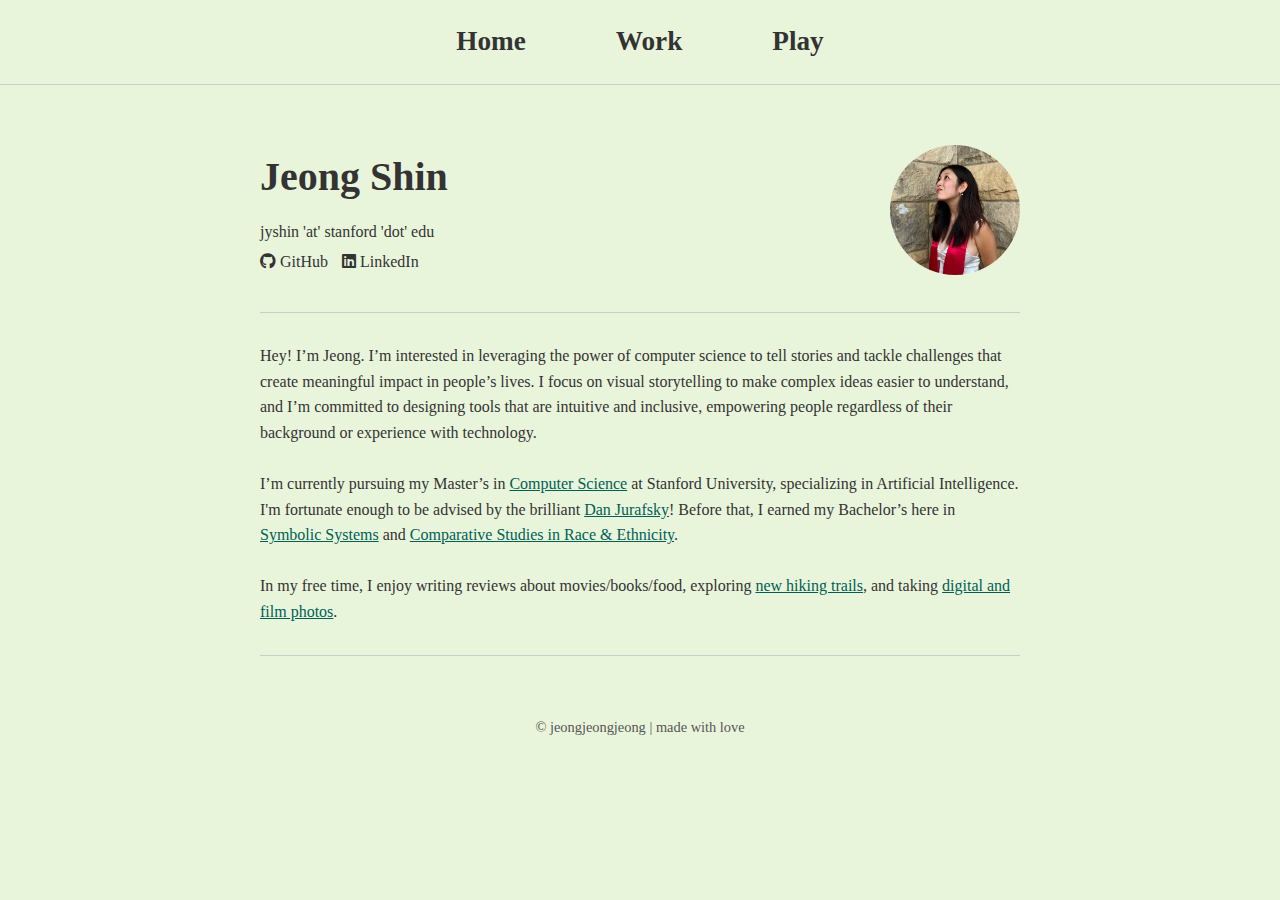
==== index.html @ 2b70cf95 "Initial commit" ====
<!DOCTYPE html>
<html lang="en">
<head>
    <meta charset="UTF-8">
    <meta name="viewport" content="width=device-width, initial-scale=1.0">
    <title>Jeong Shin</title>
    <!-- <link rel="icon" type="image/jpeg" href="images/insert_icon_here"> -->
    <link rel="stylesheet" href="main_style.css">
    <link rel="stylesheet" href="https://cdnjs.cloudflare.com/ajax/libs/font-awesome/6.0.0-beta3/css/all.min.css">
    <script src="external_links_util.js" defer></script>

</head>
<body>
    <header>
        <nav class="navbar">
            <a href="index.html">Home</a>
            <a href="work.html">Work</a>
            <a href="play.html">Play</a>
        </nav>
    </header>

    <div class="container">
        <header class="intro">
            <div class="text-section">
                <h1>Jeong Shin</h1>
                <p>jyshin 'at' stanford 'dot' edu</p>
                <p class="links">
                    <a href="https://github.com/jshinnn"><i class="fab fa-github"></i> GitHub</a>
                    <a href="https://www.linkedin.com/in/jeongshin/"><i class="fab fa-linkedin"></i> LinkedIn</a>
                </p>                
            </div>
            <div class="image-section">
                <img src="images/headshot.png" alt="Jeong Shin's photo">
            </div>
        </header>

        <section class="bio">
            <p>
                Hey! I’m Jeong. I’m interested in leveraging the power of computer science to tell stories and tackle challenges that create meaningful impact in people’s lives. I focus on visual storytelling to make complex ideas easier to understand, and I’m committed to designing tools that are intuitive and inclusive, empowering people regardless of their background or experience with technology.
            </p>
            <br>
            <p>
                I’m currently pursuing my Master’s in <a href="https://www.cs.stanford.edu/masters-program-overview">Computer Science</a> at Stanford University, specializing in Artificial Intelligence. I'm fortunate enough to be advised by the brilliant <a href="https://web.stanford.edu/~jurafsky/">Dan Jurafsky</a>! Before that, I earned my Bachelor’s here in <a href="https://symsys.stanford.edu/">Symbolic Systems</a> and <a href="https://ccsre.stanford.edu/">Comparative Studies in Race & Ethnicity</a>.
            </p>
            <br>
            <p>
                In my free time, I enjoy writing reviews about movies/books/food, exploring <a href="https://gurmeet.net/hiking/">new hiking trails</a>, and taking <a href="play.html">digital and film photos</a>.
            </p>
        </section>
    </div>

    <footer class="footer">
        <p>&copy; jeongjeongjeong | made with love</p>
    </footer>
    
</body>
</html>
---- main_style.css ----
* {
    margin: 0;
    padding: 0;
    box-sizing: border-box;
}

body {
    background-color: #e9f5db;
    color: #333;
    font-family: Cambria, Georgia, serif;
    line-height: 1.6;
}

.container {
    width: 90%;
    max-width: 800px;
    margin: 40px auto;
    padding: 20px;
    border-radius: 0;
    box-shadow: none;
} 

header.intro {
    display: flex;
    justify-content: space-between;
    align-items: flex-start;
    margin-bottom: 10px;
    /* padding-bottom: 20px; */
    /* border-bottom: 1px solid #ccc; */
}

.text-section {
    max-width: 60%;
}

.text-section h1 {
    font-size: 2.5rem;
    margin-bottom: 10px;
}

.text-section p {
    margin: 5px 0;
}

.text-section .links a {
    text-decoration: none;
    color: #333;
    margin-right: 10px;
    transition: color 0.3s ease;
}

.text-section .links a:hover {
    color: #005f56;
    text-decoration: underline;
}

.image-section img {
    max-width: 130px;
    border-radius: 50%;
}

.bio {
    margin-top: 30px;
    padding-top: 10px;
    line-height: 1.6;
    border-top: 1px solid #ccc;
    border-bottom: 1px solid #ccc;
    padding-top: 30px;
    padding-bottom: 30px;
}

a {
    color: #005f56;
}

a:visited {
    color: #005f56; 
}

a:hover {
    color: #333;
}

a:active {
    color: #333;
}


.navbar {
    display: flex;
    justify-content: center;
    gap: 90px;
    background-color: #e9f5db;
    padding: 10px 0;
    position: sticky;
    top: 0;
    z-index: 1000;
    padding-top: 20px;
    padding-bottom: 20px;
    border-bottom: 1px solid #ccc;
}

.navbar a {
    text-decoration: none;
    color: #333;
    font-weight: bold;
    font-size: 1.7rem;
    transition: color 0.3s ease;
}

.navbar a:hover {
    color: #005f56;
}

.footer {
    text-align: center;
    margin-top: 40px;
    margin-bottom: 40px;
    color: #555;
    font-size: 0.9rem;
}
.footer a {
    color: #005f56;
    text-decoration: none;
}
.footer a:hover {
    text-decoration: underline;
}
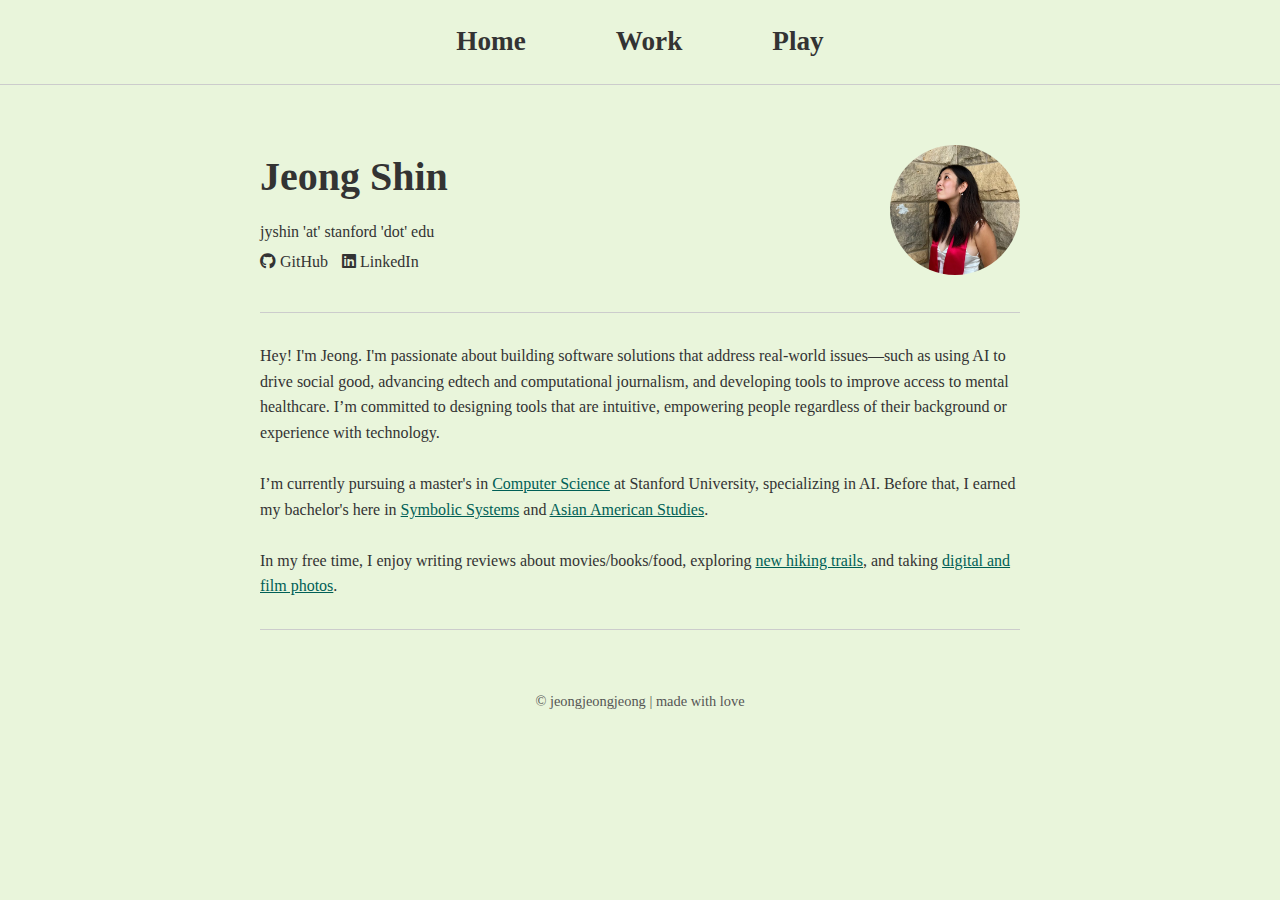
==== commit 87e8b042: "No sunday scaries" ====
--- a/index.html
+++ b/index.html
@@ -36,11 +36,11 @@
 
         <section class="bio">
             <p>
-                Hey! I’m Jeong. I’m interested in leveraging the power of computer science to tell stories and tackle challenges that create meaningful impact in people’s lives. I focus on visual storytelling to make complex ideas easier to understand, and I’m committed to designing tools that are intuitive and inclusive, empowering people regardless of their background or experience with technology.
+                Hey! I'm Jeong. I'm passionate about building software solutions that address real-world issues<span>&#8212;</span>such as using AI to drive social good, advancing edtech and computational journalism, and developing tools to improve access to mental healthcare. I’m committed to designing tools that are intuitive, empowering people regardless of their background or experience with technology.
             </p>
             <br>
             <p>
-                I’m currently pursuing my Master’s in <a href="https://www.cs.stanford.edu/masters-program-overview">Computer Science</a> at Stanford University, specializing in Artificial Intelligence. I'm fortunate enough to be advised by the brilliant <a href="https://web.stanford.edu/~jurafsky/">Dan Jurafsky</a>! Before that, I earned my Bachelor’s here in <a href="https://symsys.stanford.edu/">Symbolic Systems</a> and <a href="https://ccsre.stanford.edu/">Comparative Studies in Race & Ethnicity</a>.
+                I’m currently pursuing a master's in <a href="https://www.cs.stanford.edu/masters-program-overview">Computer Science</a> at Stanford University, specializing in AI. Before that, I earned my bachelor's here in <a href="https://symsys.stanford.edu/">Symbolic Systems</a> and <a href="https://ccsre.stanford.edu/academic-programs/asian-american-studies-program">Asian American Studies</a>.
             </p>
             <br>
             <p>
